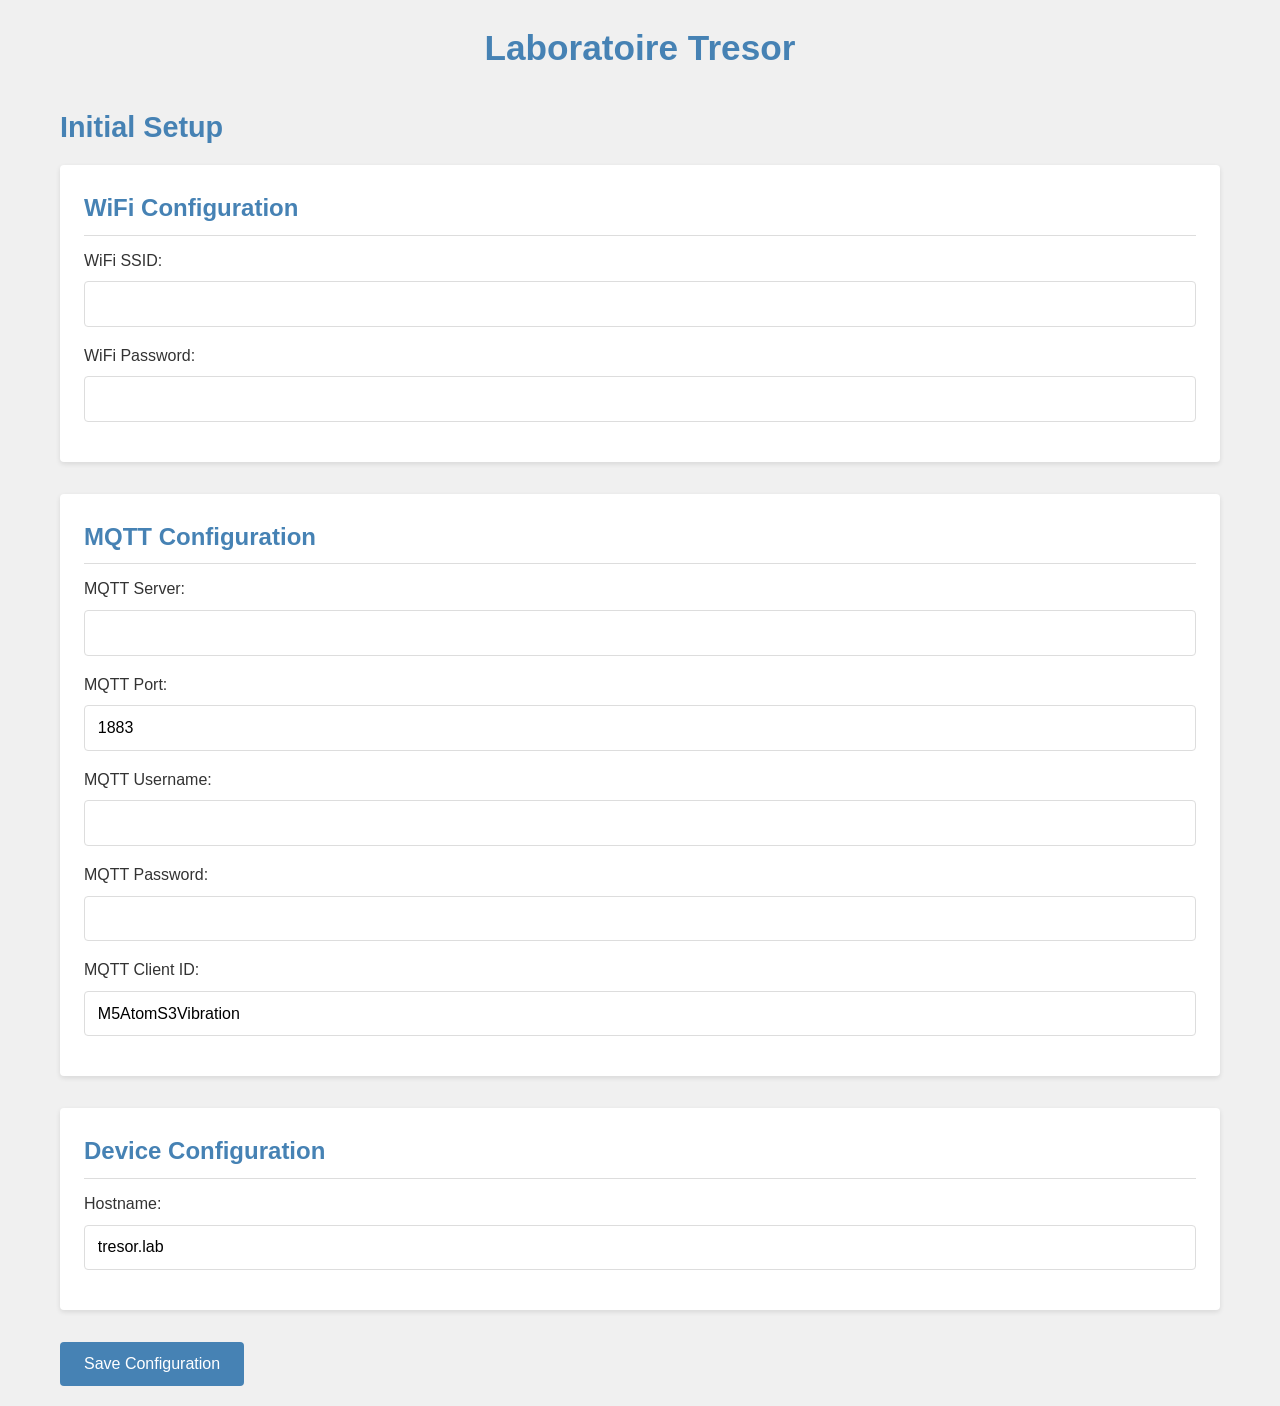
==== data/config.html @ 02d505f4 "Baseline: TIPSYlab firmware as of 2025-04-07 (pre-update snapshot) Captures the last saved state of " ====
<!DOCTYPE html>
<html lang="en">
<head>
    <meta charset="UTF-8">
    <meta name="viewport" content="width=device-width, initial-scale=1.0">
    <title>Laboratoire Tresor - Setup</title>
    <link rel="stylesheet" href="style.css">
</head>
<body>
    <div class="container">
        <h1>Laboratoire Tresor</h1>
        <h2>Initial Setup</h2>
        
        <form id="setup-form">
            <div class="form-section">
                <h3>WiFi Configuration</h3>
                <div class="form-group">
                    <label for="wifi_ssid">WiFi SSID:</label>
                    <input type="text" id="wifi_ssid" name="wifi_ssid" required>
                </div>
                <div class="form-group">
                    <label for="wifi_password">WiFi Password:</label>
                    <input type="password" id="wifi_password" name="wifi_password">
                </div>
            </div>

            <div class="form-section">
                <h3>MQTT Configuration</h3>
                <div class="form-group">
                    <label for="mqtt_server">MQTT Server:</label>
                    <input type="text" id="mqtt_server" name="mqtt_server" required>
                </div>
                <div class="form-group">
                    <label for="mqtt_port">MQTT Port:</label>
                    <input type="number" id="mqtt_port" name="mqtt_port" value="1883">
                </div>
                <div class="form-group">
                    <label for="mqtt_user">MQTT Username:</label>
                    <input type="text" id="mqtt_user" name="mqtt_user">
                </div>
                <div class="form-group">
                    <label for="mqtt_password">MQTT Password:</label>
                    <input type="password" id="mqtt_password" name="mqtt_password">
                </div>
                <div class="form-group">
                    <label for="mqtt_client_id">MQTT Client ID:</label>
                    <input type="text" id="mqtt_client_id" name="mqtt_client_id" value="M5AtomS3Vibration">
                </div>
            </div>

            <div class="form-section">
                <h3>Device Configuration</h3>
                <div class="form-group">
                    <label for="hostname">Hostname:</label>
                    <input type="text" id="hostname" name="hostname" value="tresor.lab">
                </div>
            </div>

            <button type="submit" class="btn-primary">Save Configuration</button>
        </form>

        <div id="status-message" class="hidden"></div>
    </div>

    <script src="script.js"></script>
</body>
</html>
---- data/style.css ----
/* Base Styles */
:root {
    --primary-color: #4682b4;
    --secondary-color: #87ceeb;
    --accent-color: #ffd700;
    --text-color: #333;
    --light-color: #f5f5f5;
    --dark-color: #333;
    --success-color: #4caf50;
    --warning-color: #ff9800;
    --danger-color: #f44336;
    --border-radius: 4px;
    --shadow: 0 2px 5px rgba(0, 0, 0, 0.1);
}

* {
    margin: 0;
    padding: 0;
    box-sizing: border-box;
}

body {
    font-family: 'Segoe UI', Tahoma, Geneva, Verdana, sans-serif;
    line-height: 1.6;
    color: var(--text-color);
    background-color: #f0f0f0;
}

.container {
    max-width: 1200px;
    margin: 0 auto;
    padding: 20px;
}

/* Typography */
h1, h2, h3, h4 {
    margin-bottom: 0.5em;
    color: var(--primary-color);
}

h1 {
    font-size: 2.2em;
    text-align: center;
    margin-bottom: 0.8em;
}

h2 {
    font-size: 1.8em;
}

h3 {
    font-size: 1.5em;
    border-bottom: 1px solid #ddd;
    padding-bottom: 0.3em;
}

/* Header and Navigation */
header {
    display: flex;
    justify-content: space-between;
    align-items: center;
    margin-bottom: 2em;
    flex-wrap: wrap;
}

.nav-links {
    display: flex;
    gap: 1em;
}

.nav-links a {
    padding: 0.5em 1em;
    text-decoration: none;
    color: var(--primary-color);
    border-radius: var(--border-radius);
    transition: background-color 0.3s;
}

.nav-links a:hover {
    background-color: var(--secondary-color);
    color: white;
}

.nav-links a.active {
    background-color: var(--primary-color);
    color: white;
}

/* Forms */
.form-section {
    background-color: white;
    border-radius: var(--border-radius);
    padding: 1.5em;
    margin-bottom: 2em;
    box-shadow: var(--shadow);
}

.form-group {
    margin-bottom: 1em;
}

label {
    display: block;
    margin-bottom: 0.5em;
    font-weight: 500;
}

input[type="text"],
input[type="password"],
input[type="number"] {
    width: 100%;
    padding: 0.8em;
    border: 1px solid #ddd;
    border-radius: var(--border-radius);
    font-size: 1em;
}

input[type="range"] {
    width: 80%;
    vertical-align: middle;
}

input[type="range"] + span {
    display: inline-block;
    width: 15%;
    text-align: right;
    padding-left: 0.5em;
}

/* Buttons */
button {
    padding: 0.8em 1.5em;
    border: none;
    border-radius: var(--border-radius);
    cursor: pointer;
    font-size: 1em;
    transition: background-color 0.3s;
}

.btn-primary {
    background-color: var(--primary-color);
    color: white;
}

.btn-primary:hover {
    background-color: #3a6d96;
}

.btn-warning {
    background-color: var(--warning-color);
    color: white;
    margin-left: 1em;
}

.btn-warning:hover {
    background-color: #e08800;
}

/* Status Cards */
.status-panel {
    display: grid;
    grid-template-columns: repeat(auto-fit, minmax(300px, 1fr));
    gap: 20px;
    margin-bottom: 2em;
}

.status-card {
    background-color: white;
    border-radius: var(--border-radius);
    padding: 1.5em;
    box-shadow: var(--shadow);
}

.status-grid {
    display: grid;
    grid-template-columns: auto 1fr;
    gap: 0.5em 1em;
    align-items: center;
}

.status-label {
    font-weight: 500;
}

.status-value {
    font-family: monospace;
    padding: 0.3em 0.5em;
    background-color: #f5f5f5;
    border-radius: var(--border-radius);
}

/* Charts */
.chart-container {
    display: grid;
    grid-template-columns: repeat(auto-fit, minmax(400px, 1fr));
    gap: 20px;
    margin-bottom: 2em;
}

.chart-card {
    background-color: white;
    border-radius: var(--border-radius);
    padding: 1.5em;
    box-shadow: var(--shadow);
}

canvas {
    width: 100% !important;
    height: 300px !important;
}

/* Settings Card */
.settings-card {
    background-color: white;
    border-radius: var(--border-radius);
    padding: 1.5em;
    margin-bottom: 2em;
    box-shadow: var(--shadow);
}

.settings-form {
    max-width: 600px;
    margin: 0 auto;
}

/* Status Message */
#status-message {
    padding: 1em;
    margin: 1em 0;
    border-radius: var(--border-radius);
    text-align: center;
}

#status-message.success {
    background-color: #dff0d8;
    color: #3c763d;
    border: 1px solid #d6e9c6;
}

#status-message.error {
    background-color: #f2dede;
    color: #a94442;
    border: 1px solid #ebccd1;
}

.hidden {
    display: none;
}

/* Responsive */
@media screen and (max-width: 768px) {
    header {
        flex-direction: column;
        gap: 1em;
    }
    
    .chart-container {
        grid-template-columns: 1fr;
    }
    
    canvas {
        height: 250px !important;
    }
}
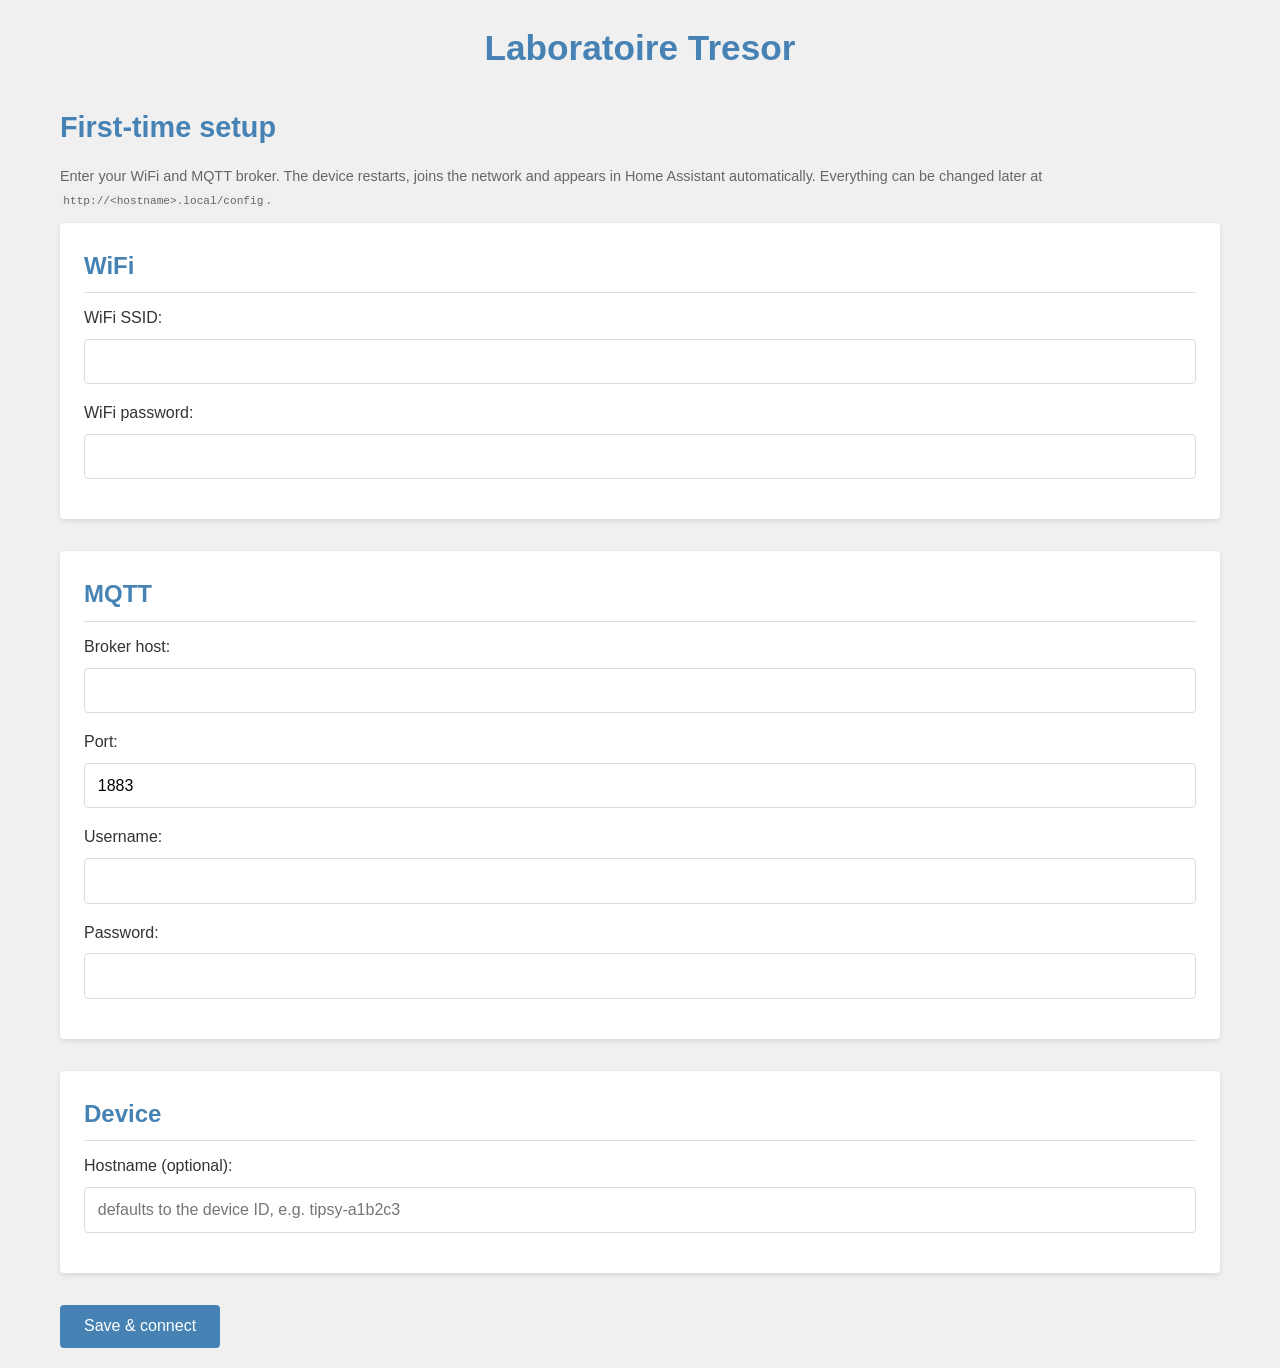
==== commit 5d5a6a15: "TIPSYlab 2.0.6: impulse detector, auto-calibration, OTA, HA discovery, logo Firmware rewrite of the " ====
--- a/data/config.html
+++ b/data/config.html
@@ -9,54 +9,51 @@
 <body>
     <div class="container">
         <h1>Laboratoire Tresor</h1>
-        <h2>Initial Setup</h2>
-        
-        <form id="setup-form">
+        <h2>First-time setup</h2>
+        <p class="hint">Enter your WiFi and MQTT broker. The device restarts, joins the network and appears in Home Assistant automatically. Everything can be changed later at <code>http://&lt;hostname&gt;.local/config</code>.</p>
+
+        <form id="setup-form" method="post" action="/save-config">
             <div class="form-section">
-                <h3>WiFi Configuration</h3>
+                <h3>WiFi</h3>
                 <div class="form-group">
                     <label for="wifi_ssid">WiFi SSID:</label>
                     <input type="text" id="wifi_ssid" name="wifi_ssid" required>
                 </div>
                 <div class="form-group">
-                    <label for="wifi_password">WiFi Password:</label>
+                    <label for="wifi_password">WiFi password:</label>
                     <input type="password" id="wifi_password" name="wifi_password">
                 </div>
             </div>
 
             <div class="form-section">
-                <h3>MQTT Configuration</h3>
+                <h3>MQTT</h3>
                 <div class="form-group">
-                    <label for="mqtt_server">MQTT Server:</label>
+                    <label for="mqtt_server">Broker host:</label>
                     <input type="text" id="mqtt_server" name="mqtt_server" required>
                 </div>
                 <div class="form-group">
-                    <label for="mqtt_port">MQTT Port:</label>
+                    <label for="mqtt_port">Port:</label>
                     <input type="number" id="mqtt_port" name="mqtt_port" value="1883">
                 </div>
                 <div class="form-group">
-                    <label for="mqtt_user">MQTT Username:</label>
+                    <label for="mqtt_user">Username:</label>
                     <input type="text" id="mqtt_user" name="mqtt_user">
                 </div>
                 <div class="form-group">
-                    <label for="mqtt_password">MQTT Password:</label>
+                    <label for="mqtt_password">Password:</label>
                     <input type="password" id="mqtt_password" name="mqtt_password">
-                </div>
-                <div class="form-group">
-                    <label for="mqtt_client_id">MQTT Client ID:</label>
-                    <input type="text" id="mqtt_client_id" name="mqtt_client_id" value="M5AtomS3Vibration">
                 </div>
             </div>
 
             <div class="form-section">
-                <h3>Device Configuration</h3>
+                <h3>Device</h3>
                 <div class="form-group">
-                    <label for="hostname">Hostname:</label>
-                    <input type="text" id="hostname" name="hostname" value="tresor.lab">
+                    <label for="hostname">Hostname (optional):</label>
+                    <input type="text" id="hostname" name="hostname" placeholder="defaults to the device ID, e.g. tipsy-a1b2c3">
                 </div>
             </div>
 
-            <button type="submit" class="btn-primary">Save Configuration</button>
+            <button type="submit" class="btn-primary">Save &amp; connect</button>
         </form>
 
         <div id="status-message" class="hidden"></div>
@@ -64,4 +61,4 @@
 
     <script src="script.js"></script>
 </body>
-</html>+</html>
--- a/data/style.css
+++ b/data/style.css
@@ -261,4 +261,15 @@
     canvas {
         height: 250px !important;
     }
-}+}
+/* 2.0 additions */
+.status-value.success { color: var(--success-color); }
+.status-value.error   { color: var(--danger-color); }
+.status-value.big     { font-size: 1.6em; font-weight: bold; }
+.status-grid.tuning   { max-width: 600px; margin: 0 auto 1em; }
+.btn-secondary        { background-color: #8a8a8a; color: white; margin-left: 1em; }
+.btn-secondary:hover  { background-color: #707070; }
+.checkbox-group input[type="checkbox"] { vertical-align: middle; margin-right: 0.5em; }
+.checkbox-group label { display: inline; font-weight: normal; }
+.hint                 { color: #666; font-size: 0.9em; margin: 0.4em 0 0.8em; }
+code                  { background: #eee; padding: 0.1em 0.3em; border-radius: 3px; font-size: 0.95em; }
